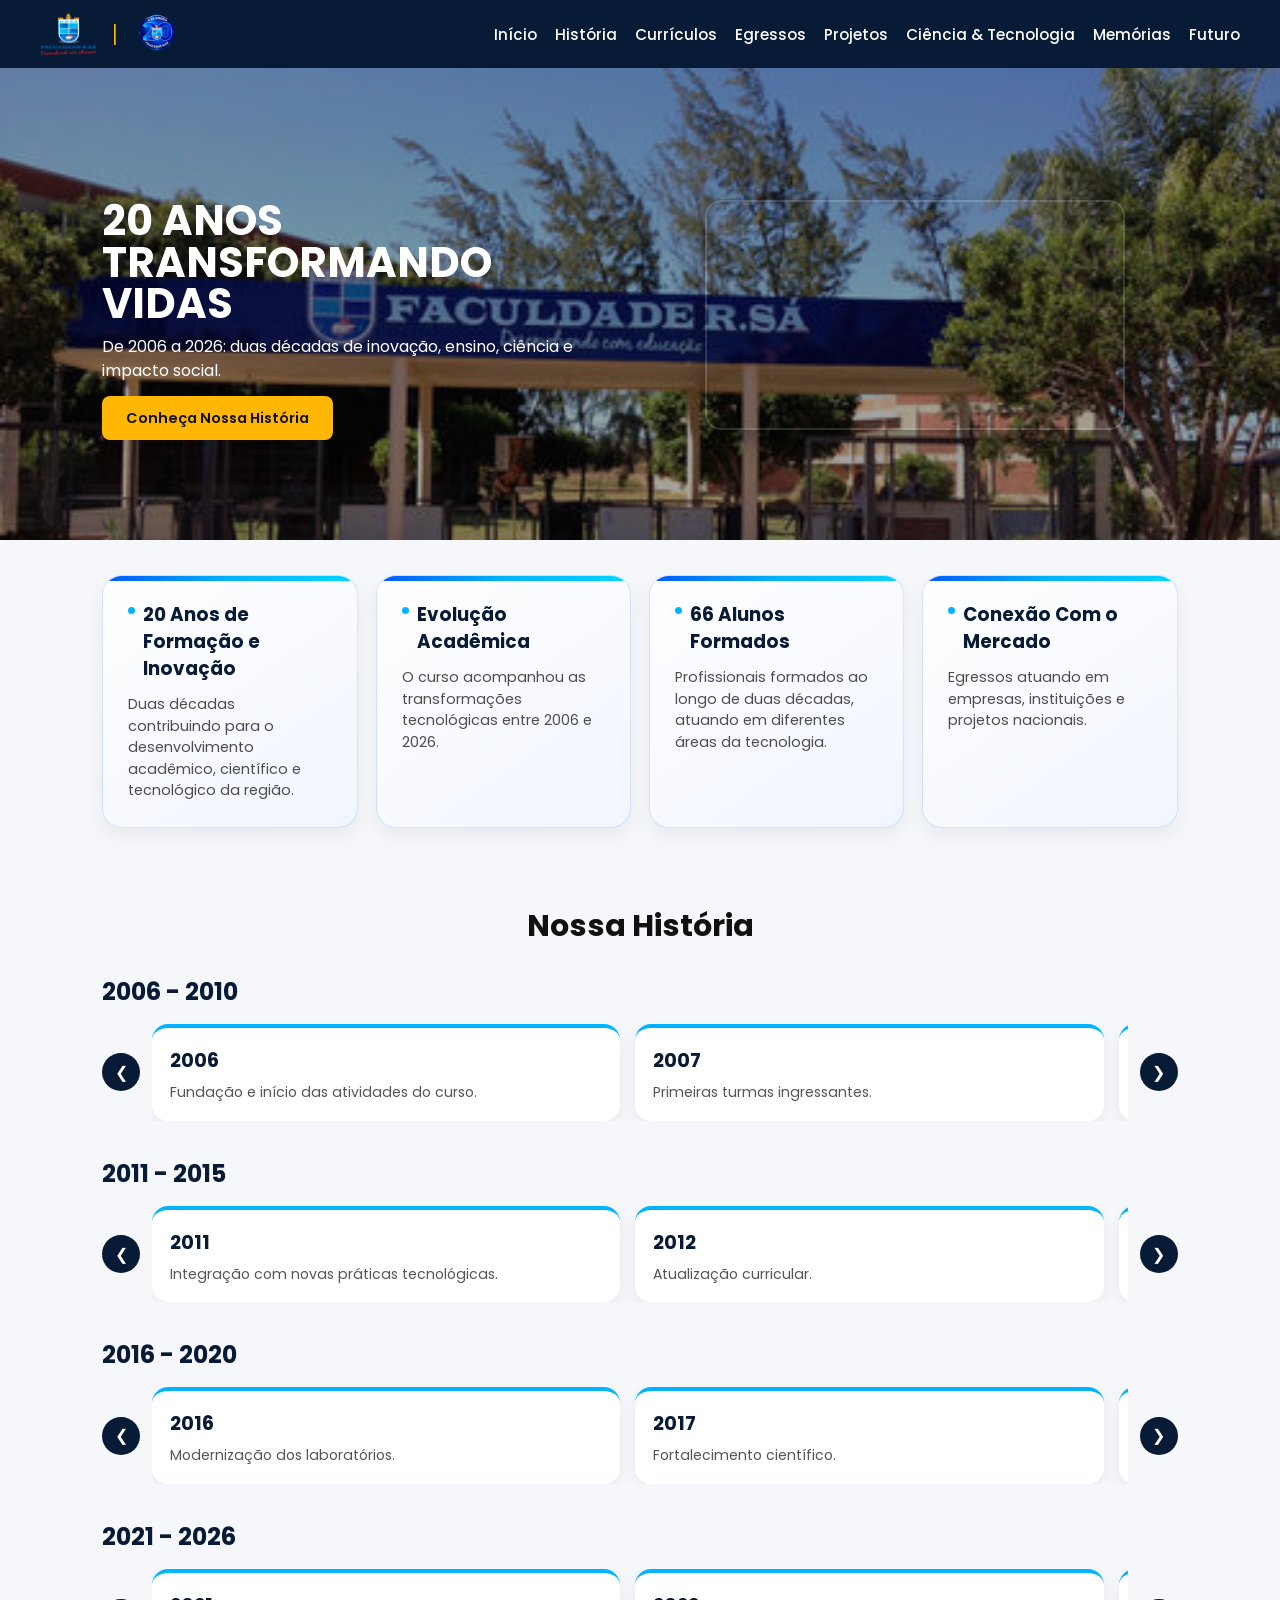
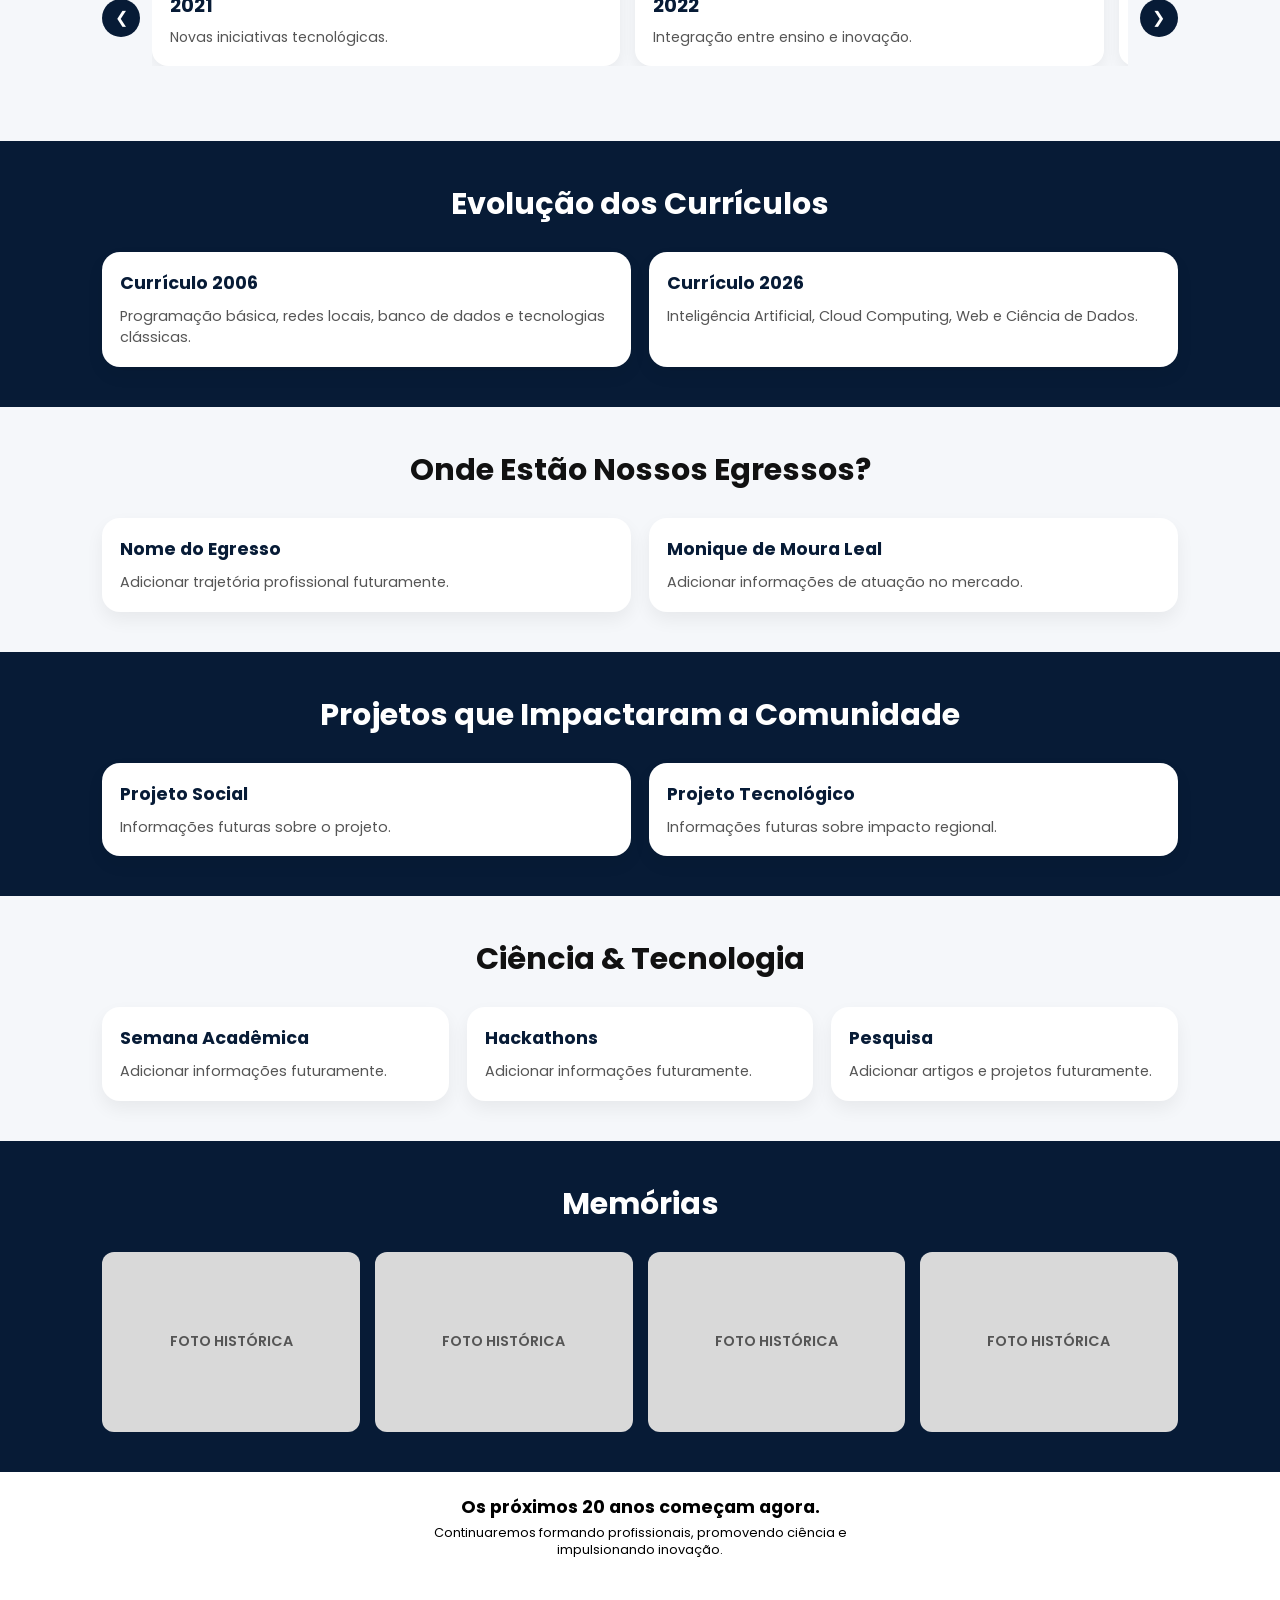
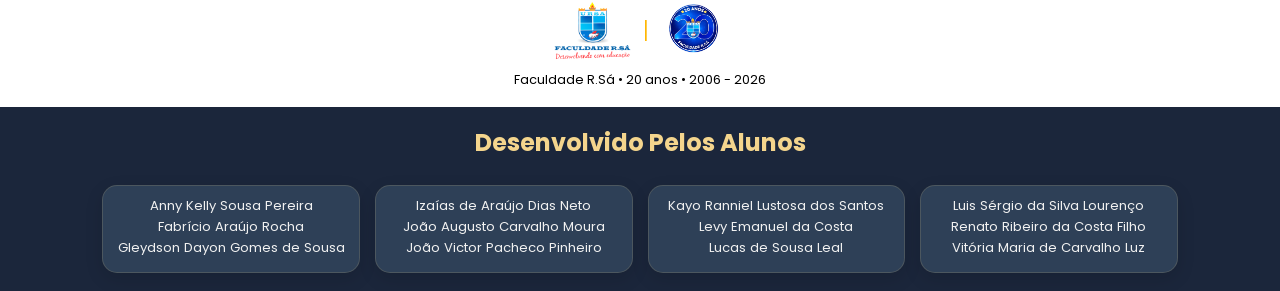
==== index.html @ 4ba5ed0d "Projeto vazio" ====
<!DOCTYPE html>
<html lang="pt-BR">

<head>
  <meta charset="UTF-8">
  <meta name="viewport" content="width=device-width, initial-scale=1.0">

  <title>20 Anos - Faculdade R.Sá</title>

  <link rel="preconnect" href="https://fonts.googleapis.com">

  <link href="https://fonts.googleapis.com/css2?family=Poppins:wght@300;400;500;600;700&display=swap" rel="stylesheet">

  <link rel="stylesheet" href="style.css">

</head>

<body>

  <!-- HEADER -->

  <header class="header">

<div class="logo-area">

  <img src="logo-rsa.png" alt="Logo Faculdade R.Sá">

  <span class="logo-divider">|</span>

  <img src="logo-20-anos.png.png" alt="20 anos">

</div>

    <nav>

      <ul>
        <li><a href="#inicio">Início</a></li>
        <li><a href="#historia">História</a></li>
        <li><a href="#curriculos">Currículos</a></li>
        <li><a href="#egressos">Egressos</a></li>
        <li><a href="#projetos">Projetos</a></li>
        <li><a href="#ciencia">Ciência & Tecnologia</a></li>
        <li><a href="#memorias">Memórias</a></li>
        <li><a href="#futuro">Futuro</a></li>
      </ul>

    </nav>

  </header>

  <!-- HERO -->

<section class="hero" id="inicio">

  <div class="overlay"></div>

  <div class="hero-container">

    <!-- TEXTO -->

    <div class="hero-text">

      <h1>20 ANOS TRANSFORMANDO VIDAS</h1>

      <p>
        De 2006 a 2026: duas décadas de inovação,
        ensino, ciência e impacto social.
      </p>

      <a href="#historia" class="btn">
        Conheça Nossa História
      </a>

    </div>

    <!-- VÍDEO -->

    <div class="hero-video">

      <!-- TROCAR O LINK FUTURAMENTE -->

      <iframe
        src="https://www.youtube.com/embed/VIDEO_ID"
        title="Vídeo 20 anos"
        frameborder="0"
        allowfullscreen>
      </iframe>

    </div>

  </div>

</section> 

  <!-- BLOCO INSTITUCIONAL -->

  <section class="impacto">

    <div class="impact-card">

      <h2>20 Anos de Formação e Inovação</h2>

      <p>
        Duas décadas contribuindo para o desenvolvimento
        acadêmico, científico e tecnológico da região.
      </p>

    </div>

    <div class="impact-card">

      <h2>Evolução Acadêmica</h2>

      <p>
        O curso acompanhou as transformações tecnológicas
        entre 2006 e 2026.
      </p>

    </div>

    <div class="impact-card">

  <h2>66 Alunos Formados</h2>

  <p>
    Profissionais formados ao longo de duas décadas,
    atuando em diferentes áreas da tecnologia.
  </p>

</div>

    <div class="impact-card">

      <h2>Conexão Com o Mercado</h2>

      <p>
        Egressos atuando em empresas,
        instituições e projetos nacionais.
      </p>

    </div>

  </section>

  <!-- HISTÓRIA -->

<section class="section" id="historia">

  <h2 class="section-title">
    Nossa História
  </h2>

  <!-- 2006 - 2010 -->

  <div class="timeline-group">

    <h3 class="timeline-group-title">
      2006 - 2010
    </h3>

    <div class="timeline-slider">

      <button class="prev">&#10094;</button>

      <div class="timeline-track">

        <div class="timeline-card">
          <h3>2006</h3>
          <p>Fundação e início das atividades do curso.</p>
        </div>

        <div class="timeline-card">
          <h3>2007</h3>
          <p>Primeiras turmas ingressantes.</p>
        </div>

        <div class="timeline-card">
          <h3>2008</h3>
          <p>Primeiros projetos acadêmicos.</p>
        </div>

        <div class="timeline-card">
          <h3>2009</h3>
          <p>Ampliação das atividades de extensão.</p>
        </div>

        <div class="timeline-card">
          <h3>2010</h3>
          <p>Fortalecimento da estrutura do curso.</p>
        </div>

      </div>

      <button class="next">&#10095;</button>

    </div>

  </div>

  <!-- 2011 - 2015 -->

  <div class="timeline-group">

    <h3 class="timeline-group-title">
      2011 - 2015
    </h3>

    <div class="timeline-slider">

      <button class="prev">&#10094;</button>

      <div class="timeline-track">

        <div class="timeline-card">
          <h3>2011</h3>
          <p>Integração com novas práticas tecnológicas.</p>
        </div>

        <div class="timeline-card">
          <h3>2012</h3>
          <p>Atualização curricular.</p>
        </div>

        <div class="timeline-card">
          <h3>2013</h3>
          <p>Eventos científicos regionais.</p>
        </div>

        <div class="timeline-card">
          <h3>2014</h3>
          <p>Projetos voltados à comunidade.</p>
        </div>

        <div class="timeline-card">
          <h3>2015</h3>
          <p>Consolidação acadêmica.</p>
        </div>

      </div>

      <button class="next">&#10095;</button>

    </div>

  </div>

  <!-- 2016 - 2020 -->

  <div class="timeline-group">

    <h3 class="timeline-group-title">
      2016 - 2020
    </h3>

    <div class="timeline-slider">

      <button class="prev">&#10094;</button>

      <div class="timeline-track">

        <div class="timeline-card">
          <h3>2016</h3>
          <p>Modernização dos laboratórios.</p>
        </div>

        <div class="timeline-card">
          <h3>2017</h3>
          <p>Fortalecimento científico.</p>
        </div>

        <div class="timeline-card">
          <h3>2018</h3>
          <p>Projetos regionais de inovação.</p>
        </div>

        <div class="timeline-card">
          <h3>2019</h3>
          <p>Ampliação dos egressos no mercado.</p>
        </div>

        <div class="timeline-card">
          <h3>2020</h3>
          <p>Transformação digital do ensino.</p>
        </div>

      </div>

      <button class="next">&#10095;</button>

    </div>

  </div>

  <!-- 2021 - 2026 -->

  <div class="timeline-group">

    <h3 class="timeline-group-title">
      2021 - 2026
    </h3>

    <div class="timeline-slider">

      <button class="prev">&#10094;</button>

      <div class="timeline-track">

        <div class="timeline-card">
          <h3>2021</h3>
          <p>Novas iniciativas tecnológicas.</p>
        </div>

        <div class="timeline-card">
          <h3>2022</h3>
          <p>Integração entre ensino e inovação.</p>
        </div>

        <div class="timeline-card">
          <h3>2023</h3>
          <p>Projetos com impacto social.</p>
        </div>

        <div class="timeline-card">
          <h3>2024</h3>
          <p>Expansão tecnológica do curso.</p>
        </div>

        <div class="timeline-card">
          <h3>2025</h3>
          <p>Preparação dos 20 anos.</p>
        </div>

        <div class="timeline-card">
          <h3>2026</h3>
          <p>Comemoração oficial dos 20 anos.</p>
        </div>

      </div>

      <button class="next">&#10095;</button>

    </div>

  </div>

</section>

  <!-- CURRÍCULOS -->

  <section class="section dark-section" id="curriculos">

    <h2 class="section-title">
      Evolução dos Currículos
    </h2>

    <div class="cards">

      <div class="card">

        <h3>Currículo 2006</h3>

        <p>
          Programação básica, redes locais,
          banco de dados e tecnologias clássicas.
        </p>

      </div>

      <div class="card">

        <h3>Currículo 2026</h3>

        <p>
          Inteligência Artificial, Cloud Computing,
          Web e Ciência de Dados.
        </p>

      </div>

    </div>

  </section>

  <!-- EGRESSOS -->

  <section class="section" id="egressos">

    <h2 class="section-title">
      Onde Estão Nossos Egressos?
    </h2>

    <div class="cards">

      <div class="card">

        <h3>Nome do Egresso</h3>

        <p>
          Adicionar trajetória profissional futuramente.
        </p>

      </div>

      <div class="card">

        <h3>Monique de Moura Leal</h3>

        <p>
          Adicionar informações de atuação no mercado.
        </p>

      </div>

    </div>

  </section>

  <!-- PROJETOS -->

  <section class="section dark-section" id="projetos">

    <h2 class="section-title">
      Projetos que Impactaram a Comunidade
    </h2>

    <div class="cards">

      <div class="card">

        <h3>Projeto Social</h3>

        <p>
          Informações futuras sobre o projeto.
        </p>

      </div>

      <div class="card">

        <h3>Projeto Tecnológico</h3>

        <p>
          Informações futuras sobre impacto regional.
        </p>

      </div>

    </div>

  </section>

  <!-- CIÊNCIA -->

  <section class="section" id="ciencia">

    <h2 class="section-title">
      Ciência & Tecnologia
    </h2>

    <div class="cards">

      <div class="card">

        <h3>Semana Acadêmica</h3>

        <p>
          Adicionar informações futuramente.
        </p>

      </div>

      <div class="card">

        <h3>Hackathons</h3>

        <p>
          Adicionar informações futuramente.
        </p>

      </div>

      <div class="card">

        <h3>Pesquisa</h3>

        <p>
          Adicionar artigos e projetos futuramente.
        </p>

      </div>

    </div>

  </section>

  <!-- MEMÓRIAS -->

  <section class="section dark-section" id="memorias">

    <h2 class="section-title">
      Memórias
    </h2>

    <div class="gallery">

      <div class="gallery-item">
        FOTO HISTÓRICA
      </div>

      <div class="gallery-item">
        FOTO HISTÓRICA
      </div>

      <div class="gallery-item">
        FOTO HISTÓRICA
      </div>

      <div class="gallery-item">
        FOTO HISTÓRICA
      </div>

    </div>

  </section>

  <!-- FUTURO -->

  <section class="future" id="futuro">

    <h2>
      Os próximos 20 anos começam agora.
    </h2>

    <p>
      Continuaremos formando profissionais,
      promovendo ciência e impulsionando inovação.
    </p>

  </section>

  <!-- FOOTER -->

<footer class="footer">

  <div class="footer-logos">

    <img src="logo-rsa.png" alt="Logo Faculdade">

    <span class="footer-divider">|</span>

    <img src="logo-20-anos.png.png" alt="20 anos">

  </div>

  <p>
    Faculdade R.Sá • 20 anos • 2006 - 2026
  </p>

</footer>

  <script src="script.js"></script>

  <!-- FOOTER DESENVOLVEDORES -->

<section class="dev-section">

  <h2>
    Desenvolvido Pelos Alunos
  </h2>

  <div class="dev-grid">

    <div class="dev-card">
      <p>Anny Kelly Sousa Pereira</p>
      <p>Fabrício Araújo Rocha</p>
      <p>Gleydson Dayon Gomes de Sousa</p>
    </div>

    <div class="dev-card">
      <p>Izaías de Araújo Dias Neto</p>
      <p>João Augusto Carvalho Moura</p>
      <p>João Victor Pacheco Pinheiro</p>
    </div>

    <div class="dev-card">
      <p>Kayo Ranniel Lustosa dos Santos</p>
      <p>Levy Emanuel da Costa</p>
      <p>Lucas de Sousa Leal</p>
    </div>

    <div class="dev-card">
      <p>Luis Sérgio da Silva Lourenço</p>
      <p>Renato Ribeiro da Costa Filho</p>
      <p>Vitória Maria de Carvalho Luz</p>
    </div>

  </div>

</section>

</body>

</html>
---- style.css ----
*{
  margin:0;
  padding:0;
  box-sizing:border-box;
}

html{
  scroll-behavior:smooth;
}

body{
  font-family:'Poppins', sans-serif;
  background:#f5f7fa;
  color:#111;
  overflow-x:hidden;
}

/* HEADER */

.header{
  position:fixed;
  top:0;
  width:100%;
  background:#071b36;
  padding:10px 40px;
  display:flex;
  justify-content:space-between;
  align-items:center;
  z-index:999;
}

.logo-area{
  display:flex;
  align-items:center;
  gap:15px;
}

.logo-area img{
  height:48px;
}

.logo-divider,
.footer-divider{
  color:#ffb703;
  font-size:1.5rem;
  font-weight:300;
}

nav ul{
  display:flex;
  list-style:none;
  gap:18px;
}

nav a{
  color:white;
  text-decoration:none;
  font-weight:500;
  font-size:0.95rem;
  transition:0.3s;
}

nav a:hover{
  color:#ffb703;
}

/* HERO */

.hero{
  min-height:60vh;

  background:
    linear-gradient(
      rgba(0,0,0,0.28),
      rgba(0,0,0,0.28)
    ),
    url('facul.png');

  background-size:cover;
  background-position:center;
  background-repeat:no-repeat;

  position:relative;
  display:flex;
  align-items:center;
  justify-content:center;

  padding-top:90px;
}

.overlay{
  position:absolute;
  inset:0;
  background:rgba(0,0,0,0.10);
}

/* HERO CONTAINER */

.hero-container{
  position:relative;
  z-index:2;
  width:100%;
  padding:25px 8%;
  display:flex;
  justify-content:space-between;
  align-items:center;
  gap:25px;
}

/* TEXTO */

.hero-text{
  flex:1;
  color:white;
}

.hero-text h1{
  font-size:2.6rem;
  margin-bottom:10px;
  line-height:1;
}

.hero-text p{
  font-size:1rem;
  margin-bottom:22px;
  line-height:1.5;
  max-width:500px;
}

/* VÍDEO */

.hero-video{
  flex:1;
  display:flex;
  justify-content:center;
}

.hero-video iframe{
  width:100%;
  max-width:420px;
  height:230px;
  border-radius:16px;
  border:2px solid rgba(255,255,255,0.15);
  box-shadow:0 8px 25px rgba(0,0,0,0.35);
}

/* BOTÃO */

.btn{
  background:#ffb703;
  color:#111;
  text-decoration:none;
  padding:12px 24px;
  border-radius:8px;
  font-weight:600;
  font-size:0.9rem;
  transition:0.3s;
}

.btn:hover{
  transform:translateY(-3px);
}

/* IMPACTO */

.impacto{
  display:grid;
  grid-template-columns:repeat(auto-fit,minmax(220px,1fr));
  gap:18px;
  padding:35px 8%;
}

.impact-card{
  position:relative;
  background:linear-gradient(145deg,#ffffff,#f1f5ff);
  padding:25px;
  border-radius:20px;
  border:1px solid rgba(0,87,255,0.15);
  overflow:hidden;
  transition:0.4s;
  box-shadow:
    0 8px 20px rgba(0,0,0,0.06),
    0 0 0 rgba(0,87,255,0);
}

.impact-card::before{
  content:"";
  position:absolute;
  top:0;
  left:0;
  width:100%;
  height:5px;
  background:linear-gradient(
    90deg,
    #0057ff,
    #00b4ff,
    #00d4ff
  );
}

.impact-card:hover{
  transform:translateY(-5px);
}

.impact-card h2{
  font-size:1.15rem;
  color:#071b36;
  margin-bottom:12px;
  position:relative;
  padding-left:15px;
}

.impact-card h2::before{
  content:"";
  position:absolute;
  left:0;
  top:6px;
  width:7px;
  height:7px;
  border-radius:50%;
  background:#00b4ff;
}

.impact-card p{
  line-height:1.5;
  color:#4d4d4d;
  font-size:0.9rem;
}

/* SECTION */

.section{
  padding:40px 8%;
}

.section-title{
  text-align:center;
  font-size:1.9rem;
  margin-bottom:25px;
}

.dark-section{
  background:#071b36;
  color:white;
}

/* TIMELINE */

.timeline-group{
  margin-bottom:35px;
}

.timeline-group-title{
  font-size:1.5rem;
  margin-bottom:15px;
  color:#071b36;
}

/* SLIDER */

.timeline-slider{
  position:relative;
  display:flex;
  align-items:center;
  gap:12px;
}

/* TRACK */

.timeline-track{
  display:flex;
  gap:15px;
  overflow:hidden;
  scroll-behavior:smooth;
  width:100%;
}

/* TIMELINE CARD */

.timeline-card{
  min-width:48%;
  background:white;
  padding:18px;
  border-radius:16px;
  border-top:4px solid #00b4ff;
  box-shadow:0 5px 15px rgba(0,0,0,0.06);
  flex-shrink:0;
  transition:0.3s;
}

.timeline-card:hover{
  transform:translateY(-4px);
}

.timeline-card h3{
  font-size:1.2rem;
  margin-bottom:8px;
  color:#071b36;
}

.timeline-card p{
  color:#555;
  line-height:1.4;
  font-size:0.88rem;
}

/* BOTÕES */

.prev,
.next{
  background:#071b36;
  color:white;
  border:none;
  width:38px;
  height:38px;
  border-radius:50%;
  cursor:pointer;
  font-size:1rem;
  transition:0.3s;
  flex-shrink:0;
}

.prev:hover,
.next:hover{
  background:#00b4ff;
}

/* CARDS */

.cards{
  display:grid;
  grid-template-columns:repeat(auto-fit,minmax(240px,1fr));
  gap:18px;
}

.card{
  background:white;
  padding:18px;
  border-radius:18px;
  color:#111;
  box-shadow:0 8px 18px rgba(0,0,0,0.06);
  transition:0.3s;
}

.card:hover{
  transform:translateY(-4px);
}

.card h3{
  color:#071b36;
  margin-bottom:10px;
  font-size:1.1rem;
}

.card p{
  line-height:1.5;
  color:#555;
  font-size:0.9rem;
}

/* GALERIA */

.gallery{
  display:grid;
  grid-template-columns:repeat(auto-fit,minmax(180px,1fr));
  gap:15px;
}

.gallery-item{
  height:180px;
  background:#d9d9d9;
  border-radius:12px;
  display:flex;
  justify-content:center;
  align-items:center;
  color:#555;
  font-weight:600;
  font-size:0.9rem;
}

/* FUTURO */

.future{
  background:white;
  color:black;
  text-align:center;
  padding:22px 8%;
}

.future h2{
  font-size:1.1rem;
  margin-bottom:5px;
}

.future p{
  max-width:450px;
  margin:auto;
  line-height:1.3;
  font-size:0.8rem;
}

/* FOOTER */

.footer{
  background:white;
  color:black;
  text-align:center;
  padding:18px 20px;
}

/* FOOTER LOGOS */

.footer-logos{
  display:flex;
  justify-content:center;
  align-items:center;
  gap:12px;
  margin-bottom:8px;
}

.footer-logos img{
  height:65px;
}

.footer p{
  font-size:0.8rem;
}

/* DESENVOLVEDORES */

.dev-section{
  background:#1b263b;
  padding:18px 8%;
  color:white;
  text-align:center;
}

.dev-section h2{
  font-size:1.5rem;
  margin-bottom:25px;
  color:#f4d58d;
}

.dev-grid{
  display:grid;
  grid-template-columns:repeat(auto-fit,minmax(220px,1fr));
  gap:15px;
}

.dev-card{
  background:#2e4057;
  border:1px solid rgba(244,213,141,0.15);
  border-radius:15px;
  padding:12px;
  transition:0.3s;
  box-shadow:0 6px 18px rgba(0,0,0,0.12);
}

.dev-card:hover{
  transform:translateY(-4px);
}

.dev-card p{
  margin-bottom:5px;
  line-height:1.2;
  font-size:0.82rem;
  color:#f1f1f1;
}

/* ANIMAÇÕES */

.hidden{
  opacity:0;
  transform:translateY(30px);
  transition:all 0.7s ease;
}

.show{
  opacity:1;
  transform:translateY(0);
}

/* RESPONSIVO */

@media(max-width:900px){

  .header{
    flex-direction:column;
    gap:15px;
    padding:15px;
  }

  nav ul{
    flex-wrap:wrap;
    justify-content:center;
    gap:12px;
  }

  .hero{
    min-height:auto;
    padding-top:120px;
    padding-bottom:30px;
  }

  .hero-container{
    flex-direction:column;
    text-align:center;
  }

  .hero-text h1{
    font-size:2rem;
  }

  .hero-text p{
    margin:auto;
    margin-bottom:20px;
  }

  .hero-video iframe{
    height:220px;
  }

  .section-title{
    font-size:1.7rem;
  }

  .timeline-card{
    min-width:100%;
  }

}
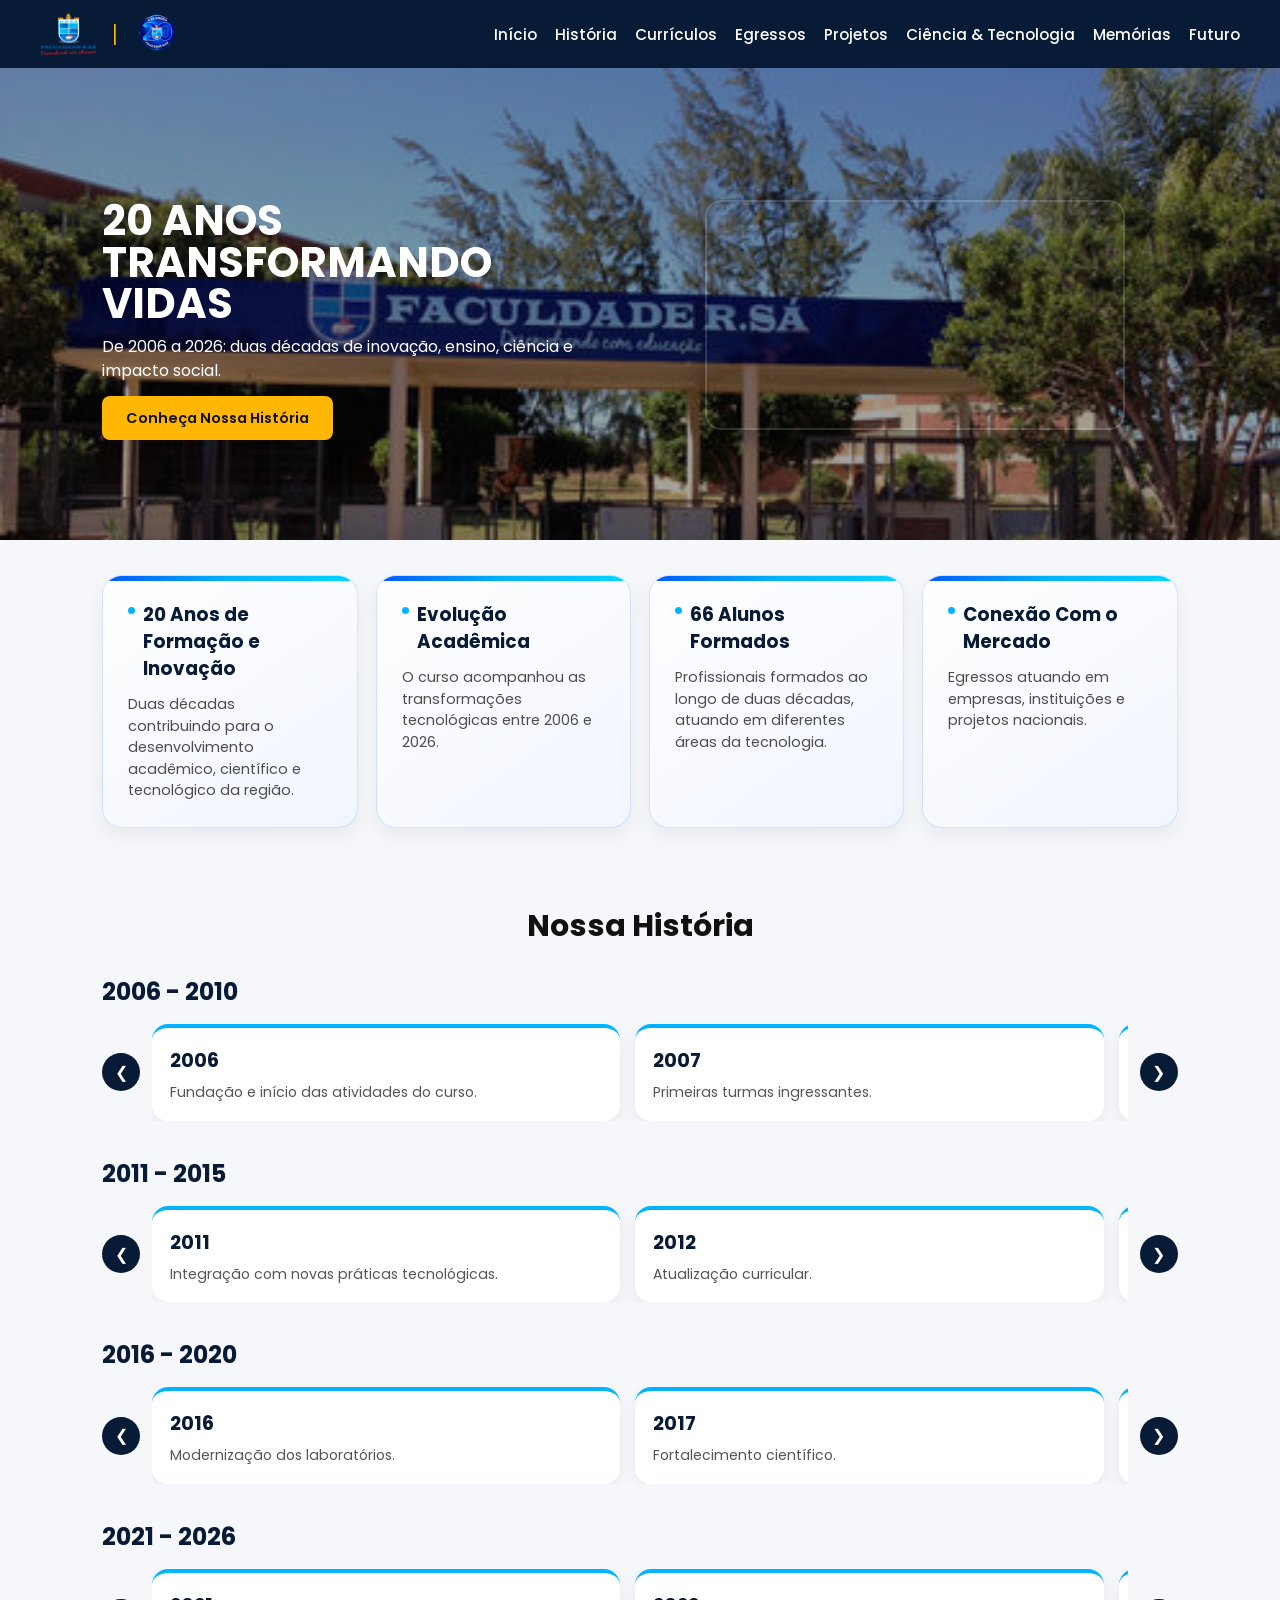
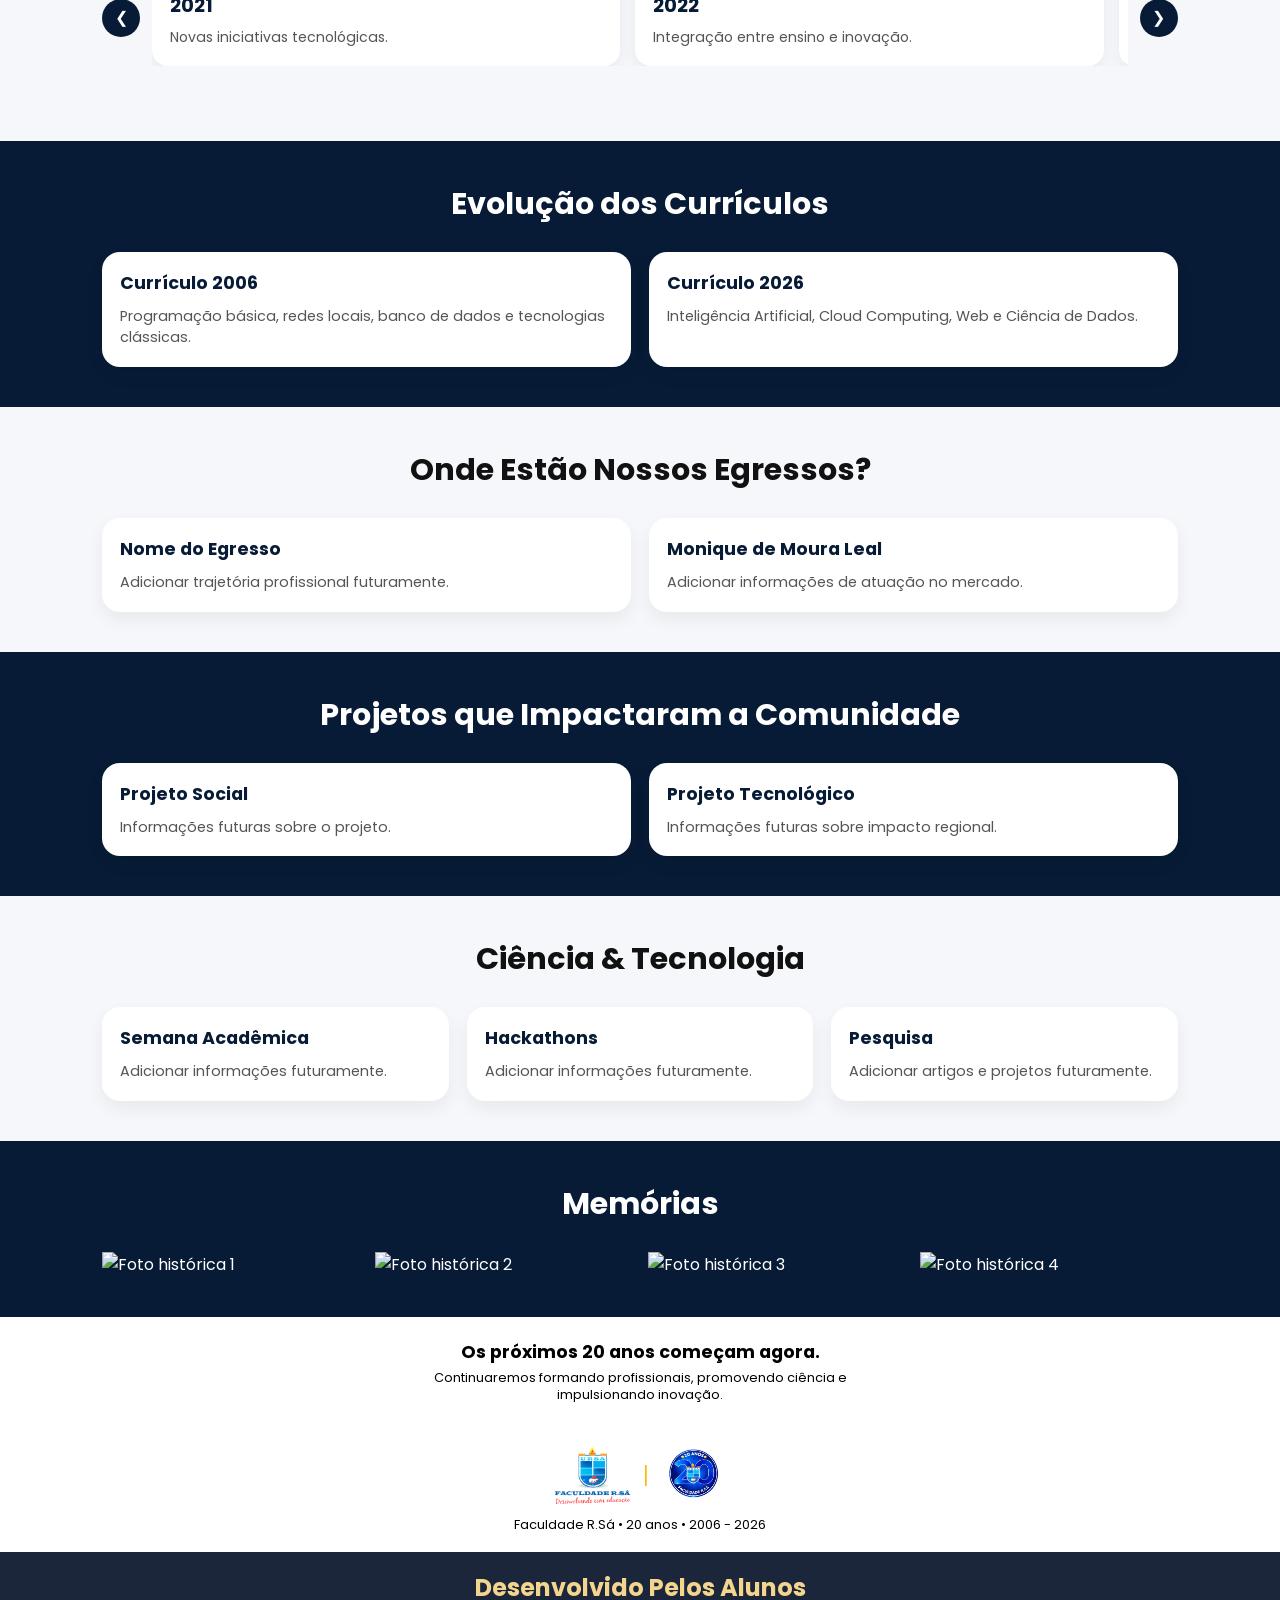
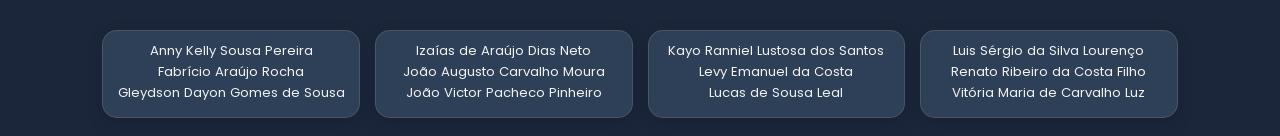
==== commit d2367463: "update index.html" ====
--- a/index.html
+++ b/index.html
@@ -16,7 +16,6 @@
 </head>
 
 <body>
-
   <!-- HEADER -->
 
   <header class="header">
@@ -503,20 +502,23 @@
 
     <div class="gallery">
 
-      <div class="gallery-item">
-        FOTO HISTÓRICA
-      </div>
-
-      <div class="gallery-item">
-        FOTO HISTÓRICA
-      </div>
-
-      <div class="gallery-item">
-        FOTO HISTÓRICA
-      </div>
-
-      <div class="gallery-item">
-        FOTO HISTÓRICA
+      <div class="galeria-memorias">
+    <img src="img/1000161696.jpg" alt="Foto histórica 1">
+  </div>
+   
+   <div class="galeria-memorias"> 
+   <img src="img/1000161697.jpg" alt="Foto histórica 2">
+  </div>
+   
+   <div class="galeria-memorias">
+   <img src="img/1000161698.jpg" alt="Foto histórica 3">
+  </div>
+    
+    <div class="galeria-memorias">
+    <img src="img/1000161699.jpg" alt="Foto histórica 4">
+  </div>
+
+</div>
       </div>
 
     </div>
@@ -600,4 +602,4 @@
 
 </body>
 
-</html>+</html>
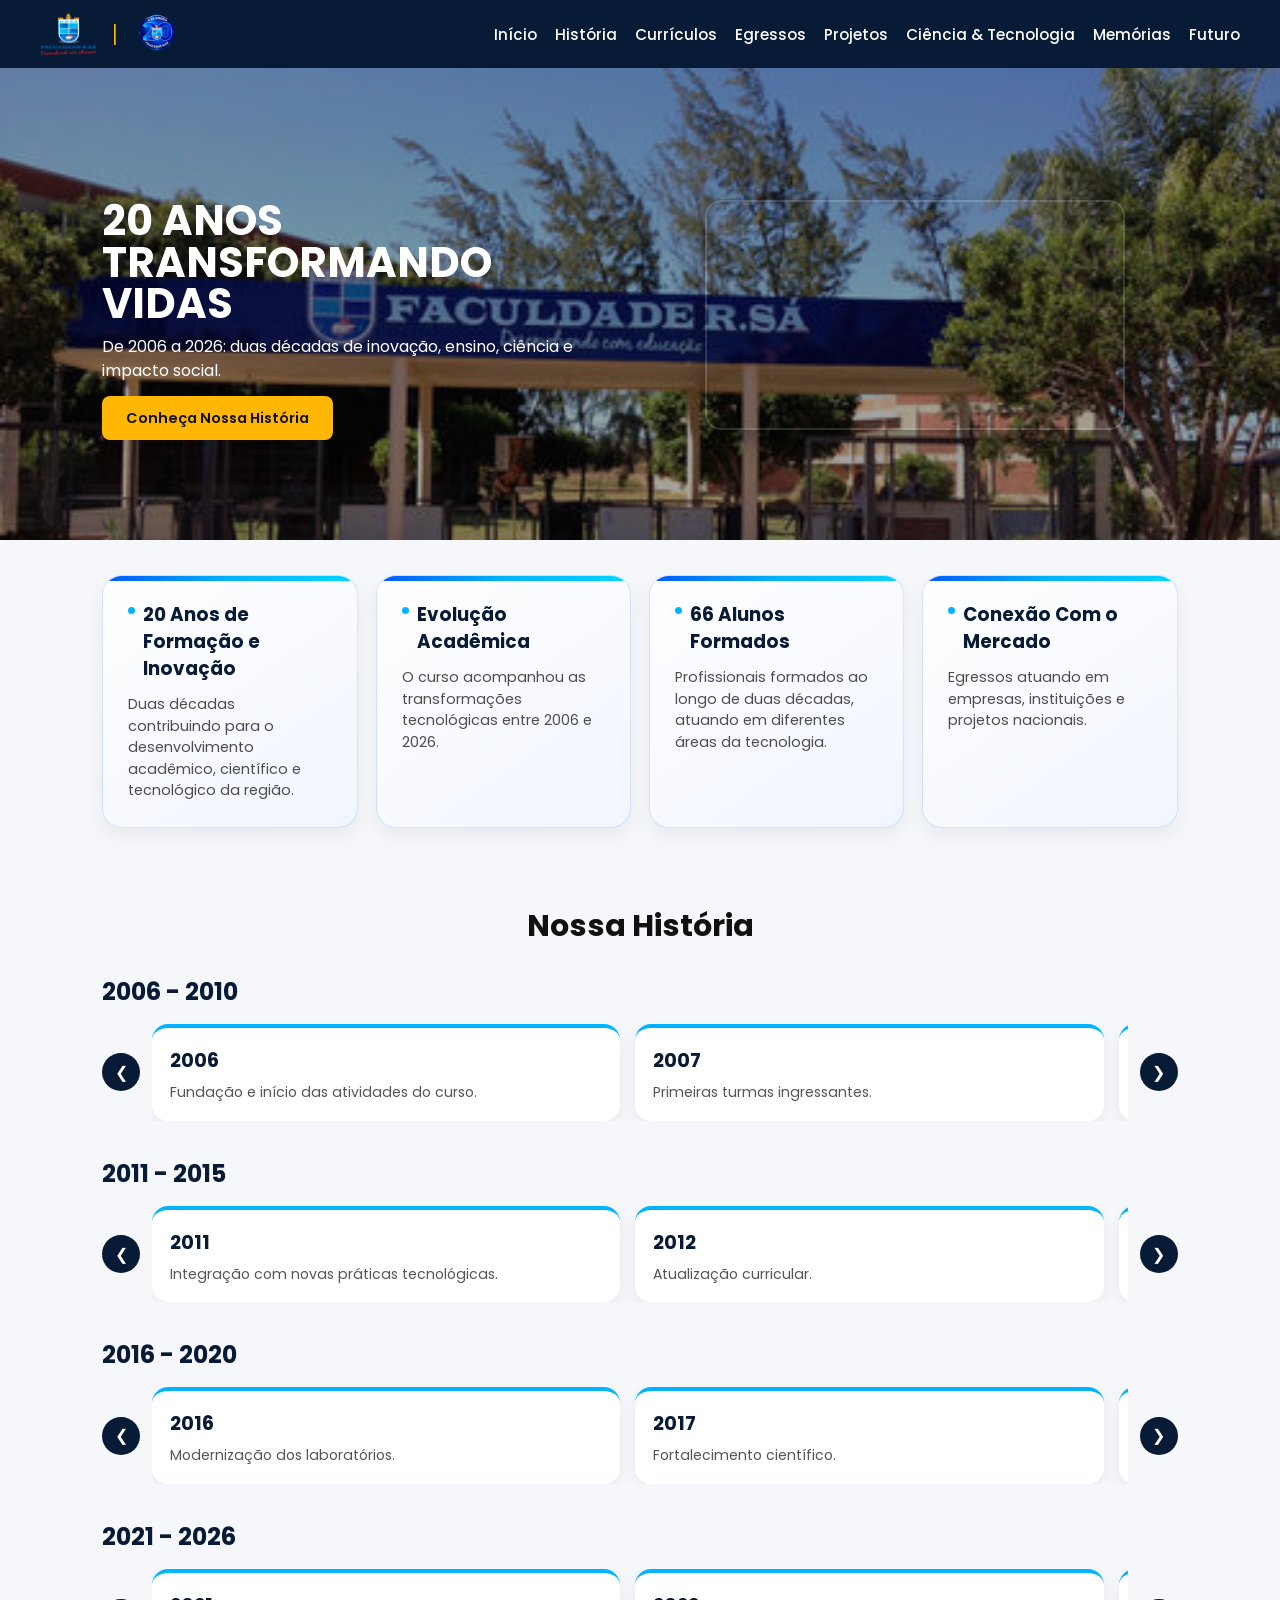
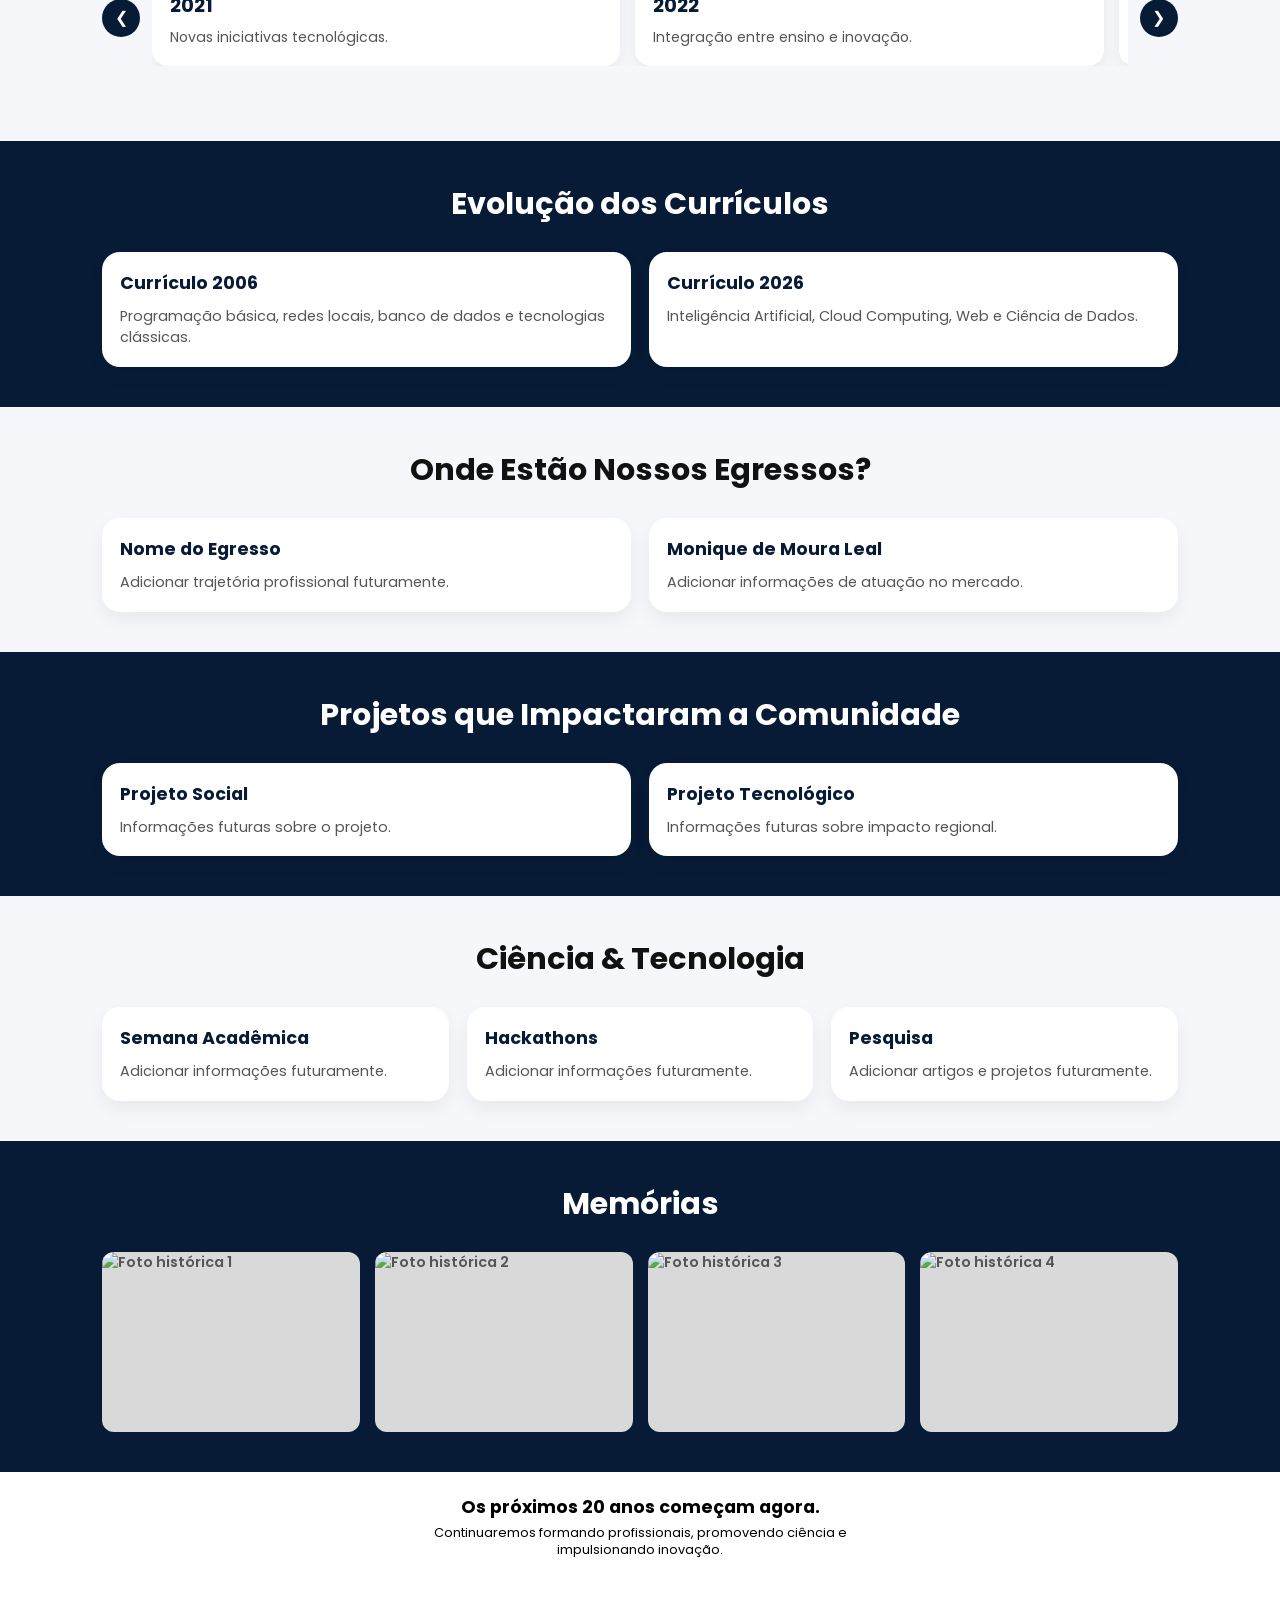
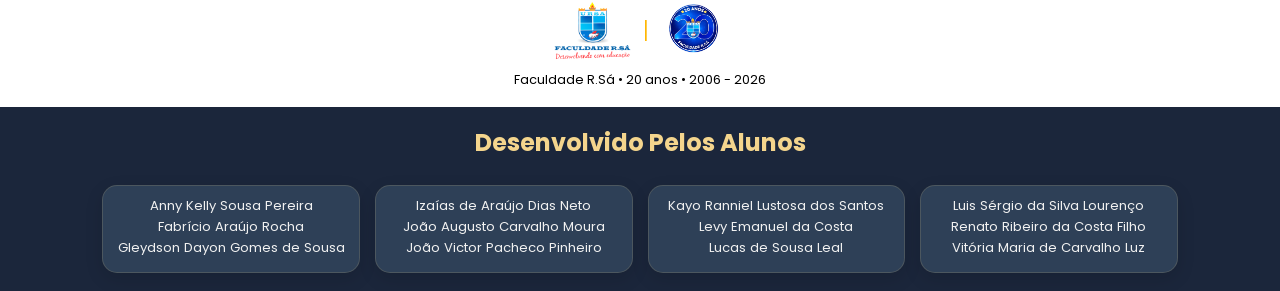
==== commit a5542034: "update 2 index.html" ====
--- a/index.html
+++ b/index.html
@@ -492,38 +492,36 @@
 
   </section>
 
-  <!-- MEMÓRIAS -->
-
-  <section class="section dark-section" id="memorias">
-
-    <h2 class="section-title">
-      Memórias
-    </h2>
-
-    <div class="gallery">
-
-      <div class="galeria-memorias">
-    <img src="img/1000161696.jpg" alt="Foto histórica 1">
-  </div>
-   
-   <div class="galeria-memorias"> 
-   <img src="img/1000161697.jpg" alt="Foto histórica 2">
-  </div>
-   
-   <div class="galeria-memorias">
-   <img src="img/1000161698.jpg" alt="Foto histórica 3">
-  </div>
-    
-    <div class="galeria-memorias">
-    <img src="img/1000161699.jpg" alt="Foto histórica 4">
-  </div>
-
-</div>
-      </div>
-
-    </div>
-
-  </section>
+
+ <!-- MEMÓRIAS -->
+
+<section class="section dark-section" id="memorias">
+
+  <h2 class="section-title">
+    Memórias
+  </h2>
+
+  <div class="gallery">
+
+    <div class="gallery-item">
+      <img src="img/1000161696.jpg" alt="Foto histórica 1">
+    </div>
+
+    <div class="gallery-item">
+      <img src="img/1000161697.jpg" alt="Foto histórica 2">
+    </div>
+
+    <div class="gallery-item">
+      <img src="img/1000161698.jpg" alt="Foto histórica 3">
+    </div>
+
+    <div class="gallery-item">
+      <img src="img/1000161699.jpg" alt="Foto histórica 4">
+    </div>
+
+  </div>
+
+</section>
 
   <!-- FUTURO -->
 
--- a/style.css
+++ b/style.css
@@ -377,6 +377,12 @@
   font-weight:600;
   font-size:0.9rem;
 }
+  .gallery-item img{
+  width:100%;
+  height:100%;
+  object-fit:cover;
+  border-radius:12px;
+}
 
 /* FUTURO */
 
@@ -528,4 +534,4 @@
     min-width:100%;
   }
 
-}+}
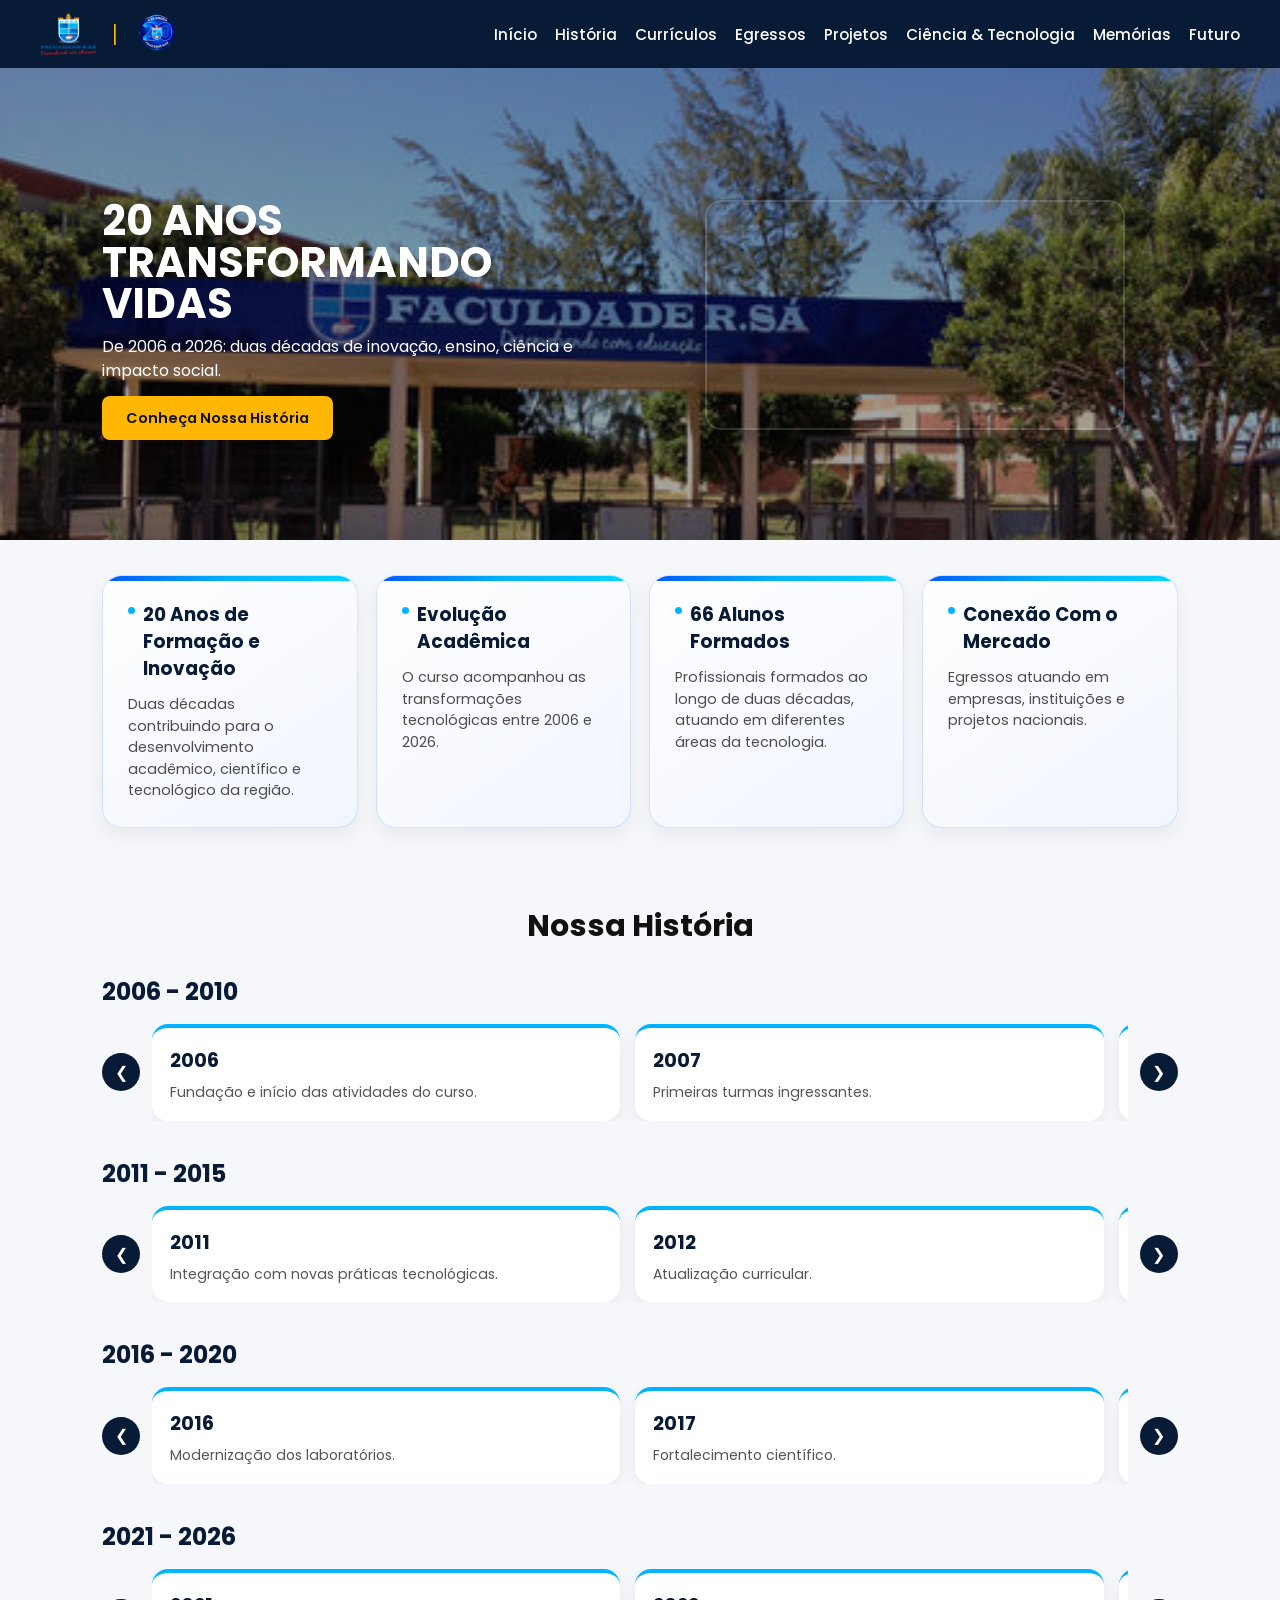
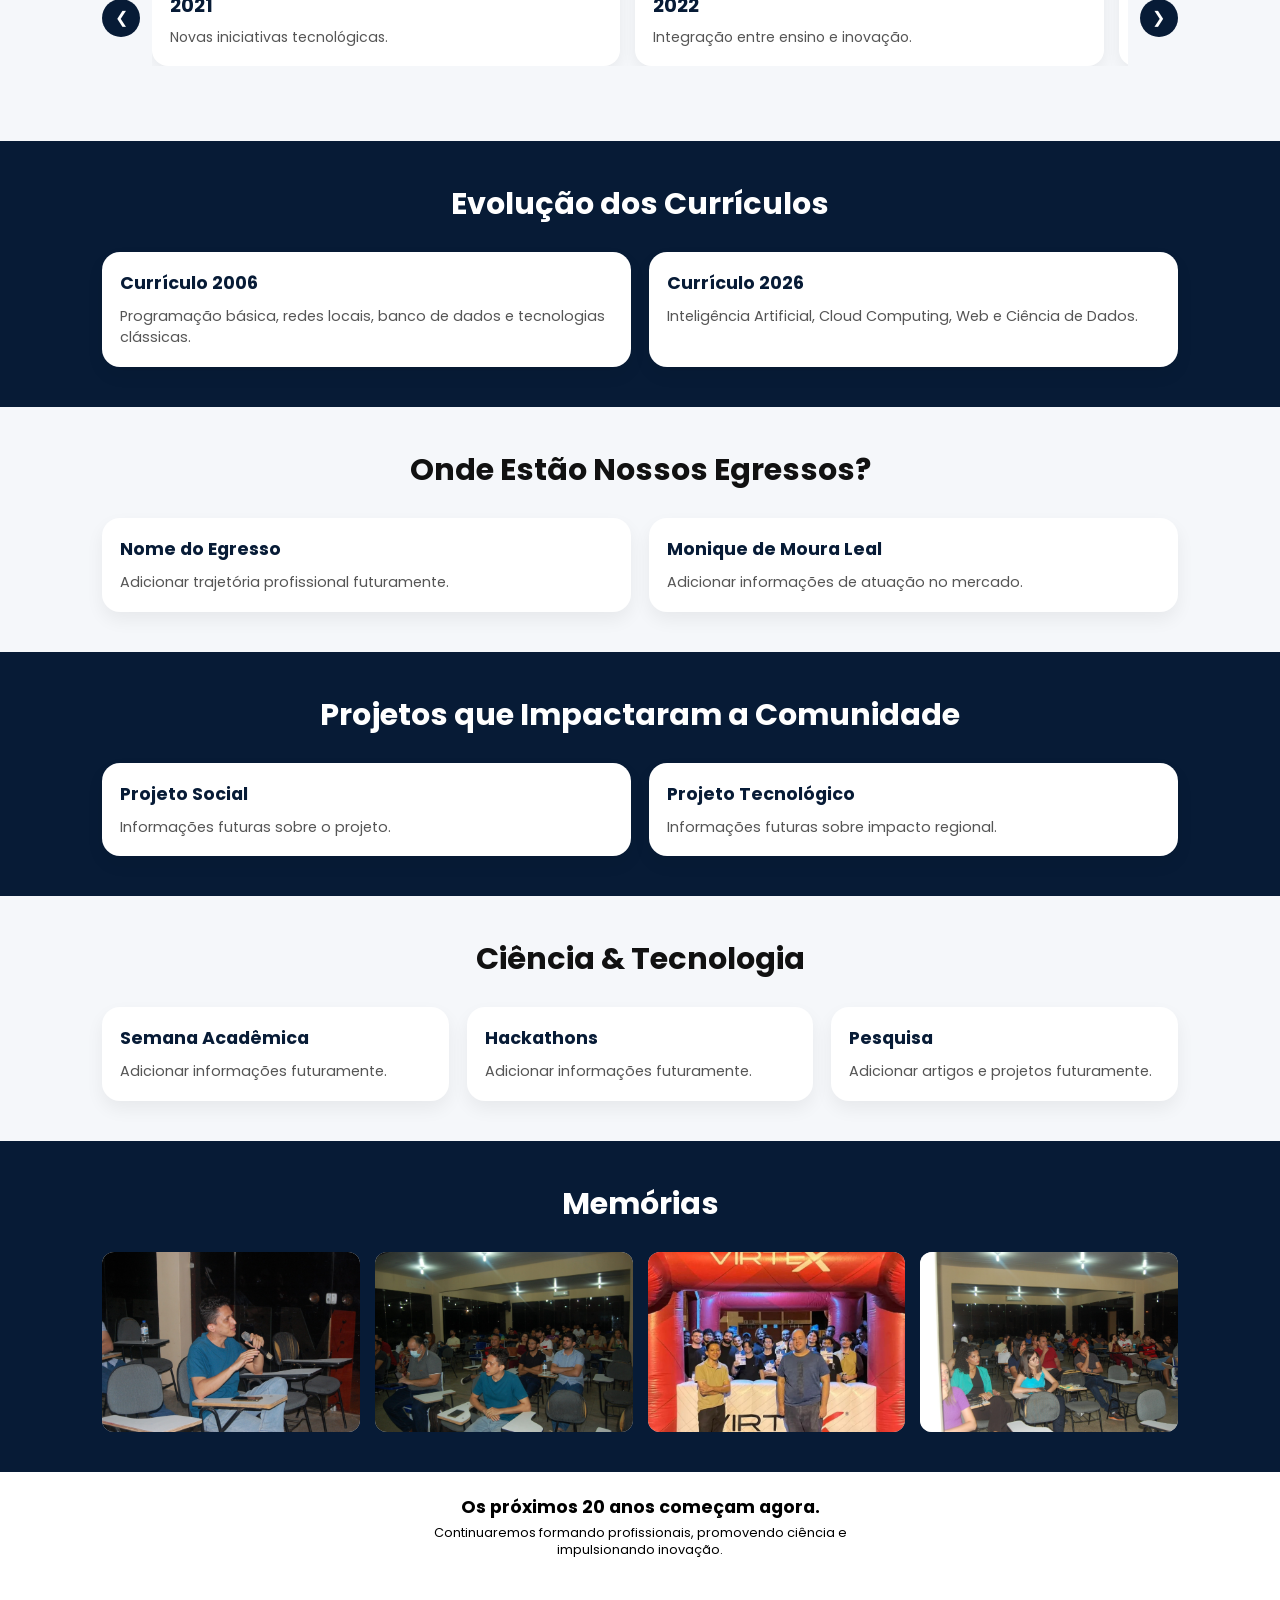
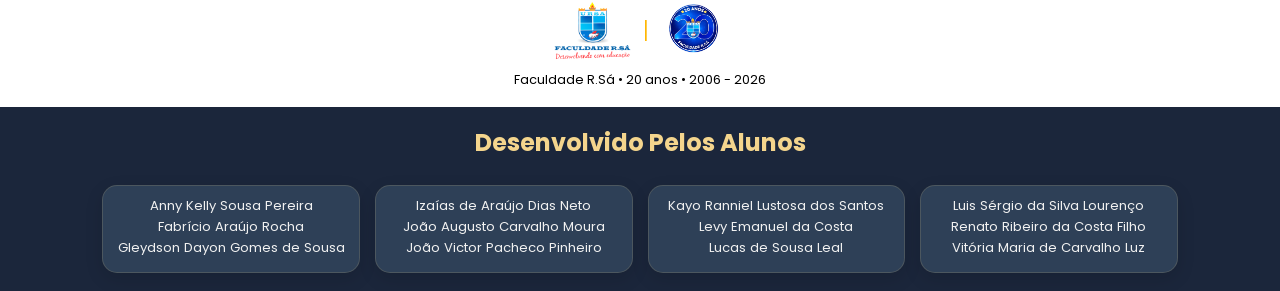
==== commit b40ccaf1: "update 3 index.html" ====
--- a/index.html
+++ b/index.html
@@ -504,19 +504,19 @@
   <div class="gallery">
 
     <div class="gallery-item">
-      <img src="img/1000161696.jpg" alt="Foto histórica 1">
+      <img src="1000161696.jpg" alt="Foto histórica 1">
     </div>
 
     <div class="gallery-item">
-      <img src="img/1000161697.jpg" alt="Foto histórica 2">
+      <img src="1000161697.jpg" alt="Foto histórica 2">
     </div>
 
     <div class="gallery-item">
-      <img src="img/1000161698.jpg" alt="Foto histórica 3">
+      <img src="1000161698.jpg" alt="Foto histórica 3">
     </div>
 
     <div class="gallery-item">
-      <img src="img/1000161699.jpg" alt="Foto histórica 4">
+      <img src="1000161699.jpg" alt="Foto histórica 4">
     </div>
 
   </div>
